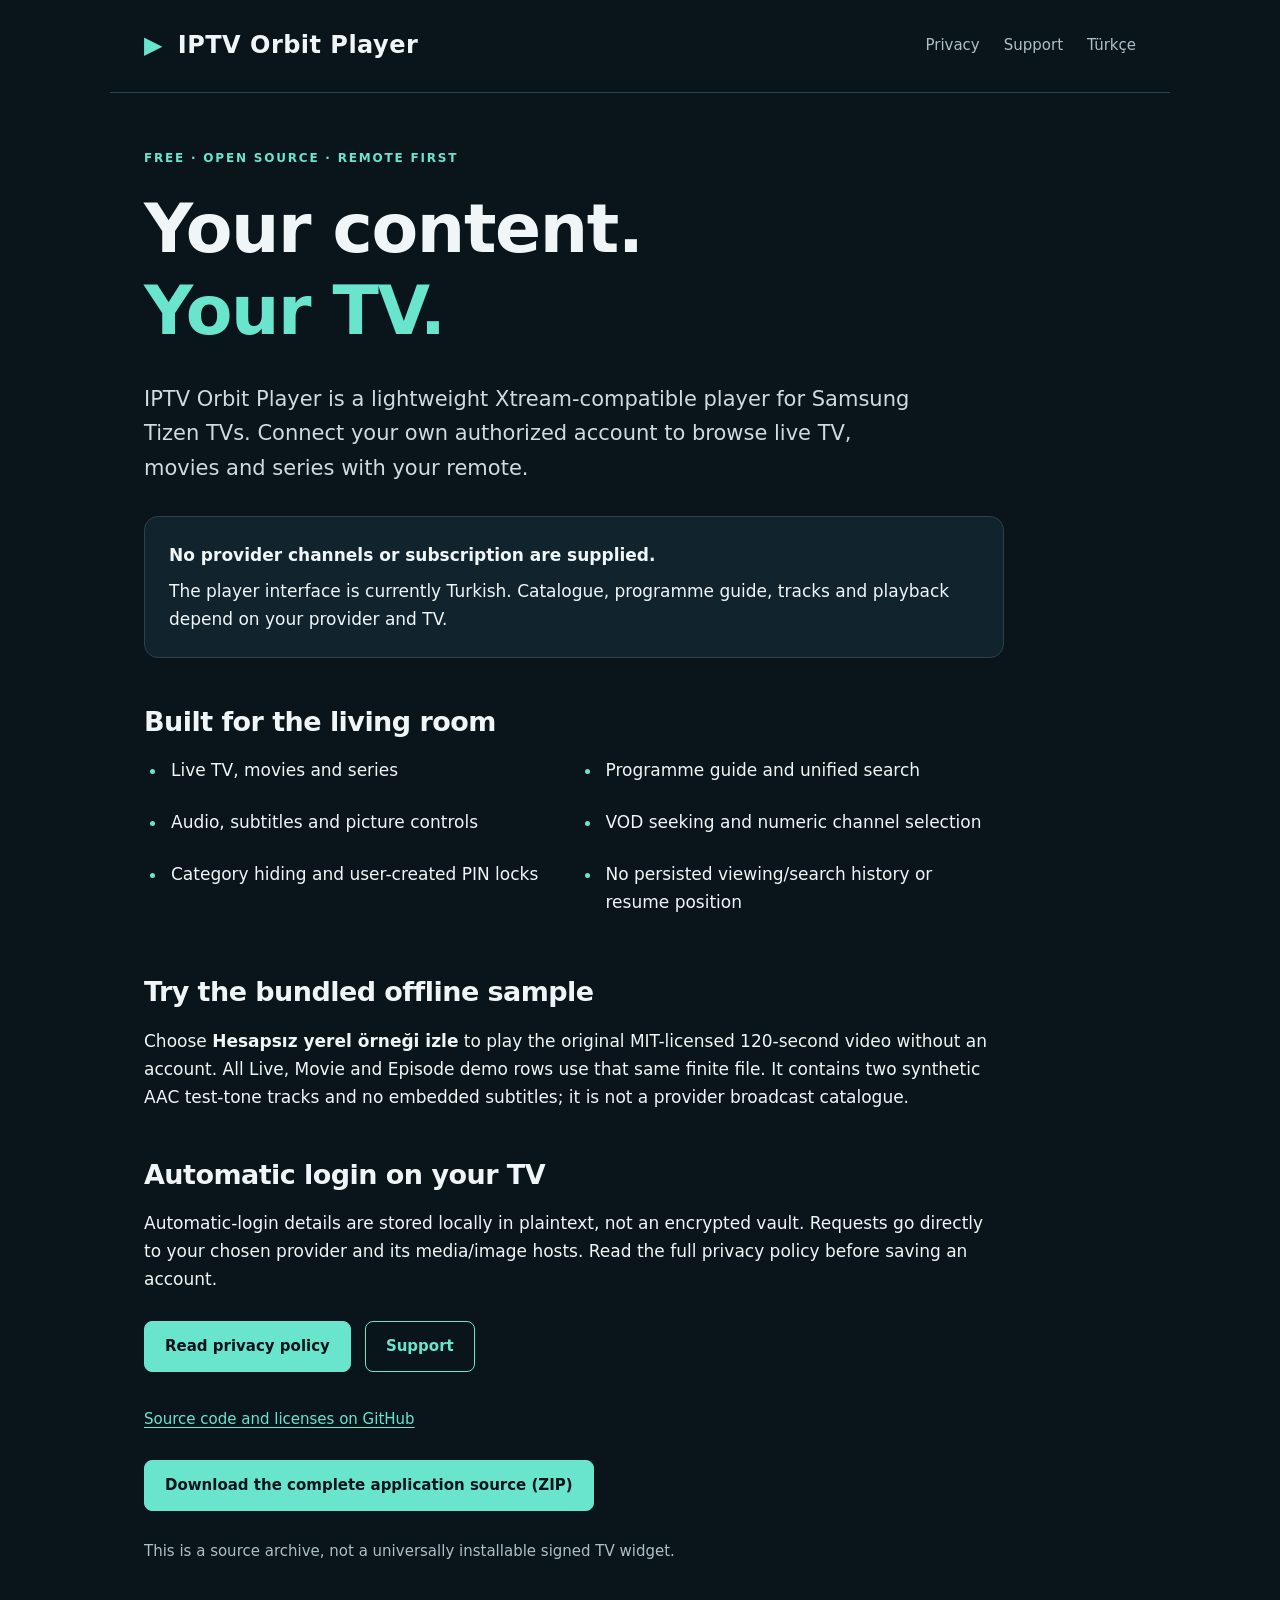
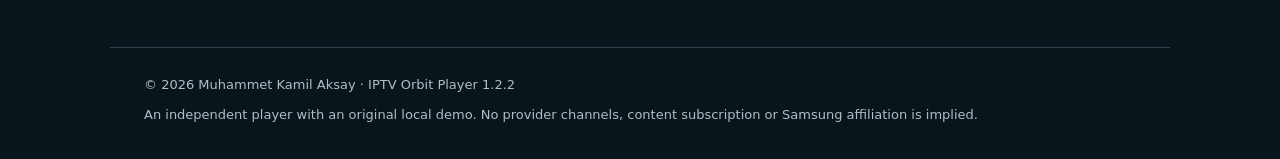
==== index-en.html @ c8dce2f1 "Publish IPTV Orbit Player 1.2.2" ====
<!doctype html>
<html lang="en">
<head><meta charset="utf-8"><meta name="viewport" content="width=device-width, initial-scale=1"><meta name="color-scheme" content="dark light"><meta name="referrer" content="no-referrer"><meta http-equiv="Content-Security-Policy" content="default-src 'none'; style-src 'self'; img-src 'self'; base-uri 'none'; form-action 'none'"><title>Open-source TV player · IPTV Orbit Player</title><meta name="description" content="IPTV Orbit Player, a free open-source player for Samsung Tizen TV. Privacy and support information."><link rel="stylesheet" href="style.css"></head>
<body><a class="skip" href="#content">Skip to content</a><header><a class="brand" href="index-en.html" aria-label="IPTV Orbit Player home"><span class="brand-mark" aria-hidden="true">▶</span> IPTV Orbit Player</a><nav aria-label="Main navigation"><a href="privacy-en.html">Privacy</a><a href="support-en.html">Support</a><a href="index.html" lang="tr">Türkçe</a></nav></header><main id="content"><p class="eyebrow">FREE · OPEN SOURCE · REMOTE FIRST</p><h1>Your content.<br><span>Your TV.</span></h1><p class="lead">IPTV Orbit Player is a lightweight Xtream-compatible player for Samsung Tizen TVs. Connect your own authorized account to browse live TV, movies and series with your remote.</p><div class="notice"><strong>No provider channels or subscription are supplied.</strong><p>The player interface is currently Turkish. Catalogue, programme guide, tracks and playback depend on your provider and TV.</p></div><h2>Built for the living room</h2><ul class="features"><li>Live TV, movies and series</li><li>Programme guide and unified search</li><li>Audio, subtitles and picture controls</li><li>VOD seeking and numeric channel selection</li><li>Category hiding and user-created PIN locks</li><li>No persisted viewing/search history or resume position</li></ul><h2>Try the bundled offline sample</h2><p>Choose <strong>Hesapsız yerel örneği izle</strong> to play the original MIT-licensed 120-second video without an account. All Live, Movie and Episode demo rows use that same finite file. It contains two synthetic AAC test-tone tracks and no embedded subtitles; it is not a provider broadcast catalogue.</p><h2>Automatic login on your TV</h2><p>Automatic-login details are stored locally in plaintext, not an encrypted vault. Requests go directly to your chosen provider and its media/image hosts. Read the full privacy policy before saving an account.</p><div class="actions"><a class="button" href="privacy-en.html">Read privacy policy</a><a class="button secondary" href="support-en.html">Support</a></div><p class="source"><a href="https://github.com/muhammetaksay/iptv-orbit-player" rel="noreferrer">Source code and licenses on GitHub</a></p><div class="actions"><a class="button" href="IPTV-Orbit-Player-1.2.2-source.zip" download>Download the complete application source (ZIP)</a></div><p class="muted">This is a source archive, not a universally installable signed TV widget.</p></main><footer><p>© 2026 Muhammet Kamil Aksay · IPTV Orbit Player 1.2.2</p><p>An independent player with an original local demo. No provider channels, content subscription or Samsung affiliation is implied.</p></footer></body></html>
---- style.css ----
:root{color-scheme:dark;--bg:#09141b;--panel:#11232c;--text:#f0f6f7;--muted:#aebfc7;--accent:#69e4cd;--line:#2c424e}*{box-sizing:border-box}body{margin:0;background:var(--bg);color:var(--text);font:17px/1.65 system-ui,-apple-system,BlinkMacSystemFont,"Segoe UI",sans-serif}header,main,footer{max-width:1060px;margin:auto;padding:26px 34px}header{display:flex;align-items:center;justify-content:space-between;gap:24px;border-bottom:1px solid var(--line)}a{color:var(--accent);text-underline-offset:.2em}a:hover{text-decoration-thickness:2px}a:focus-visible{outline:3px solid var(--accent);outline-offset:5px;border-radius:3px}.brand{font-size:24px;letter-spacing:.02em;font-weight:800;color:var(--text);text-decoration:none;white-space:nowrap}.brand-mark{color:var(--accent);margin-right:6px}nav{display:flex;gap:24px;flex-wrap:wrap}nav a{font-size:15px;color:var(--muted);text-decoration:none}main{padding-top:56px;padding-bottom:64px;min-height:70vh}h1,h2,h3{line-height:1.2;letter-spacing:-.02em}h1{font-size:clamp(38px,6vw,68px);margin:0 0 30px;max-width:840px}h1 span{color:var(--accent)}h2{font-size:27px;margin:48px 0 18px}h3{font-size:21px;margin:30px 0 14px}p,li{max-width:860px}p{margin:0 0 20px}.lead{font-size:21px;max-width:780px;color:#cedbe0}.eyebrow{color:var(--accent);font-size:12px;letter-spacing:.15em;font-weight:750;margin-bottom:20px}.muted{color:var(--muted);font-size:15px}.notice{border:1px solid var(--line);background:var(--panel);border-radius:14px;padding:24px;margin:30px 0;max-width:860px}.notice p:last-child{margin-bottom:0}.notice strong{display:block;margin-bottom:8px}.notice .button{margin-top:10px}.button{display:inline-block;padding:12px 20px;min-height:48px;border-radius:8px;border:1px solid var(--accent);color:var(--bg);background:var(--accent);font-weight:700;font-size:15px;text-decoration:none}.button.secondary{background:transparent;color:var(--accent)}.is-disabled{background:var(--panel);color:var(--muted);border-color:var(--line);cursor:default}.actions{display:flex;gap:14px;flex-wrap:wrap;margin:28px 0}.features{padding-left:23px;display:grid;grid-template-columns:1fr 1fr;gap:12px 42px;max-width:850px}.features li::marker{color:var(--accent)}li{padding-left:4px;margin-bottom:12px}.table-wrap{overflow:auto;margin:24px 0 32px}table{width:100%;border-collapse:collapse;min-width:550px;font-size:15px}th,td{text-align:left;vertical-align:top;border:1px solid var(--line);padding:16px}th{background:var(--panel)}th:first-child,td:first-child{width:32%}code{font-size:.88em;background:var(--panel);padding:2px 5px;border-radius:3px;overflow-wrap:anywhere}.contact{border-left:3px solid var(--accent);padding:10px 18px;margin:24px 0}footer{color:var(--muted);font-size:13px;border-top:1px solid var(--line)}footer p{margin-bottom:8px}.source{font-size:15px;margin-top:35px}.skip{position:absolute;left:20px;top:-100px;background:var(--accent);color:var(--bg);padding:12px 18px;z-index:2}.skip:focus{top:12px}@media(max-width:680px){header,main,footer{padding-left:22px;padding-right:22px}header{align-items:flex-start;flex-direction:column;gap:16px}nav{gap:22px}main{padding-top:36px}h1{font-size:38px}h2{font-size:24px;margin-top:36px}.lead{font-size:19px}.features{grid-template-columns:1fr;gap:2px}.notice{padding:20px}.button{font-size:14px}.actions .button{width:100%;text-align:center}}
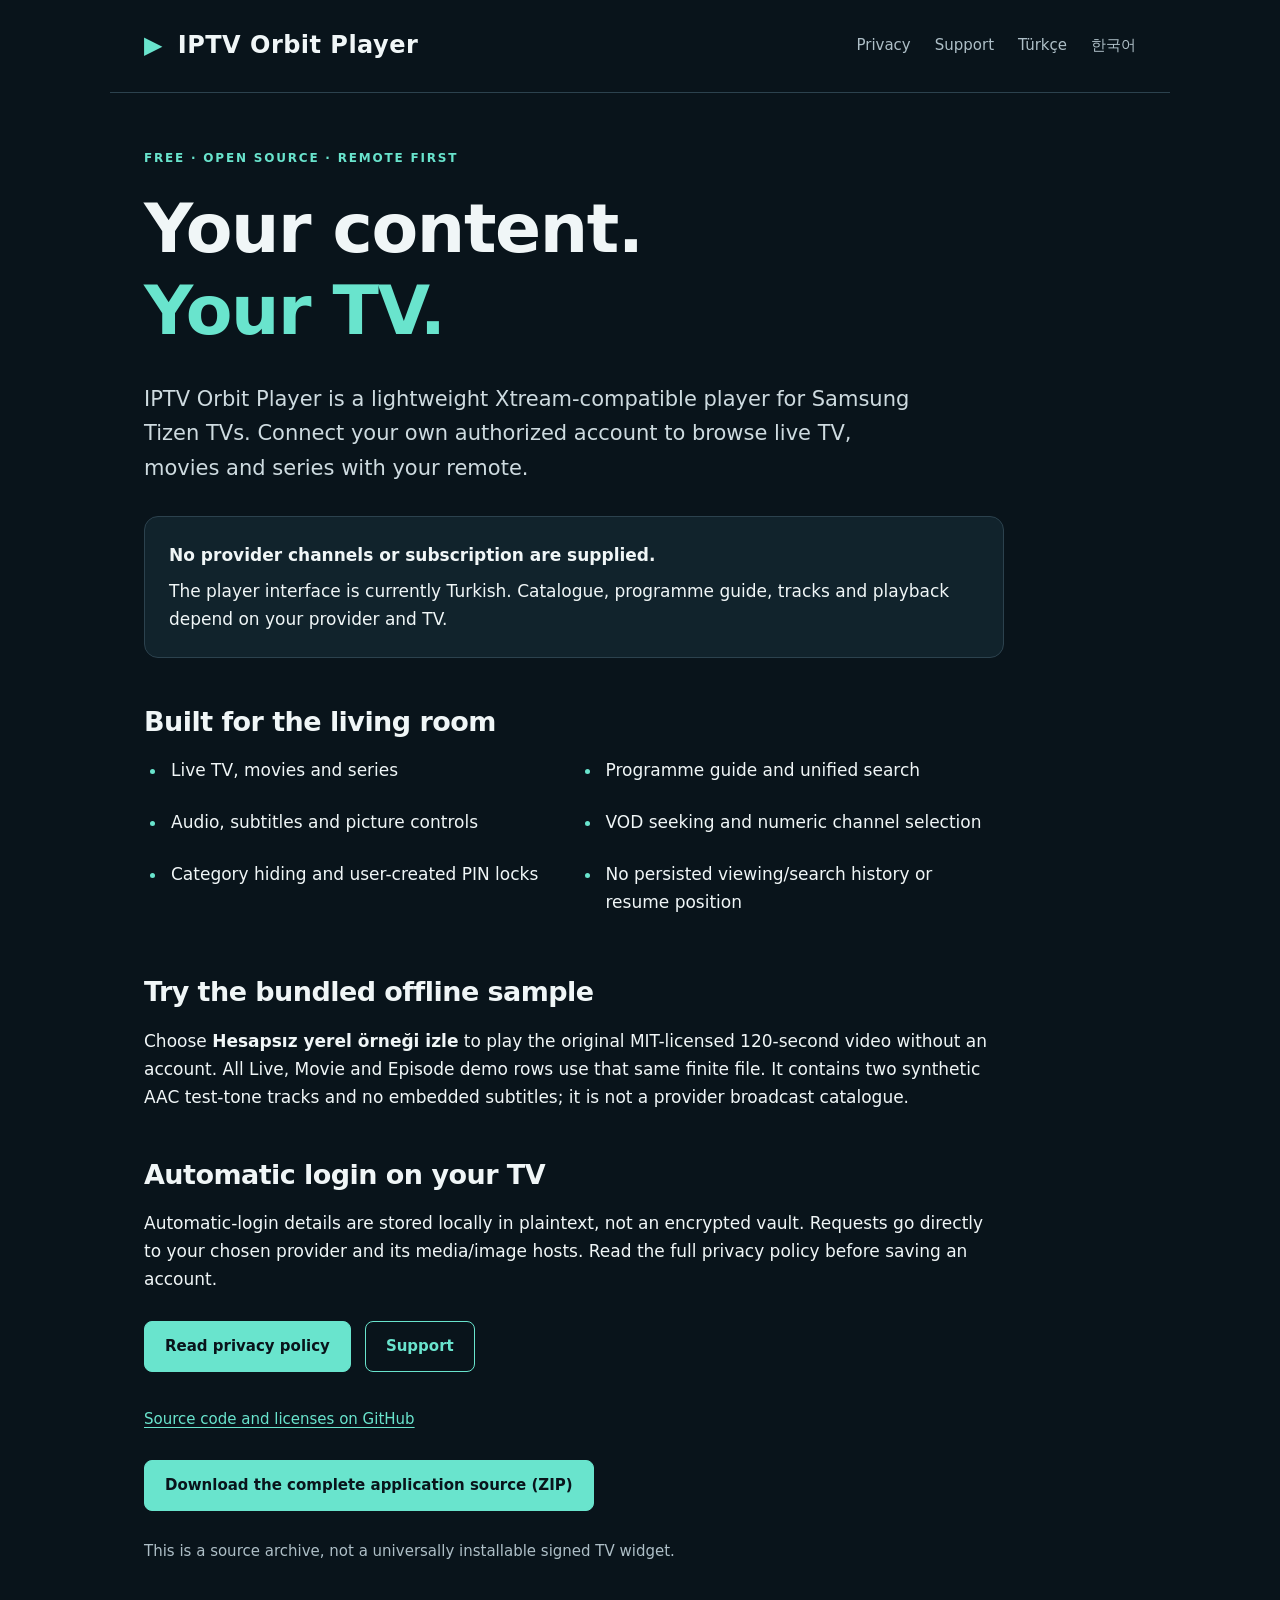
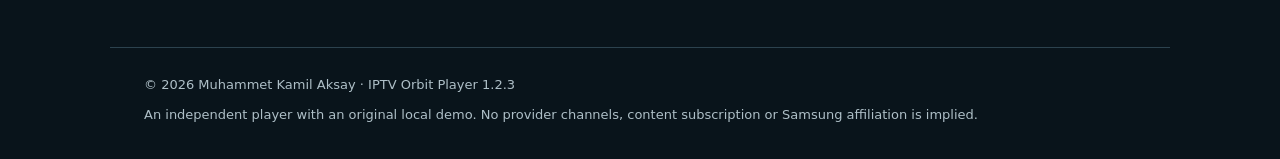
==== commit f51b7947: "Publish IPTV Orbit Player 1.2.3" ====
--- a/index-en.html
+++ b/index-en.html
@@ -1,4 +1,4 @@
 <!doctype html>
 <html lang="en">
 <head><meta charset="utf-8"><meta name="viewport" content="width=device-width, initial-scale=1"><meta name="color-scheme" content="dark light"><meta name="referrer" content="no-referrer"><meta http-equiv="Content-Security-Policy" content="default-src 'none'; style-src 'self'; img-src 'self'; base-uri 'none'; form-action 'none'"><title>Open-source TV player · IPTV Orbit Player</title><meta name="description" content="IPTV Orbit Player, a free open-source player for Samsung Tizen TV. Privacy and support information."><link rel="stylesheet" href="style.css"></head>
-<body><a class="skip" href="#content">Skip to content</a><header><a class="brand" href="index-en.html" aria-label="IPTV Orbit Player home"><span class="brand-mark" aria-hidden="true">▶</span> IPTV Orbit Player</a><nav aria-label="Main navigation"><a href="privacy-en.html">Privacy</a><a href="support-en.html">Support</a><a href="index.html" lang="tr">Türkçe</a></nav></header><main id="content"><p class="eyebrow">FREE · OPEN SOURCE · REMOTE FIRST</p><h1>Your content.<br><span>Your TV.</span></h1><p class="lead">IPTV Orbit Player is a lightweight Xtream-compatible player for Samsung Tizen TVs. Connect your own authorized account to browse live TV, movies and series with your remote.</p><div class="notice"><strong>No provider channels or subscription are supplied.</strong><p>The player interface is currently Turkish. Catalogue, programme guide, tracks and playback depend on your provider and TV.</p></div><h2>Built for the living room</h2><ul class="features"><li>Live TV, movies and series</li><li>Programme guide and unified search</li><li>Audio, subtitles and picture controls</li><li>VOD seeking and numeric channel selection</li><li>Category hiding and user-created PIN locks</li><li>No persisted viewing/search history or resume position</li></ul><h2>Try the bundled offline sample</h2><p>Choose <strong>Hesapsız yerel örneği izle</strong> to play the original MIT-licensed 120-second video without an account. All Live, Movie and Episode demo rows use that same finite file. It contains two synthetic AAC test-tone tracks and no embedded subtitles; it is not a provider broadcast catalogue.</p><h2>Automatic login on your TV</h2><p>Automatic-login details are stored locally in plaintext, not an encrypted vault. Requests go directly to your chosen provider and its media/image hosts. Read the full privacy policy before saving an account.</p><div class="actions"><a class="button" href="privacy-en.html">Read privacy policy</a><a class="button secondary" href="support-en.html">Support</a></div><p class="source"><a href="https://github.com/muhammetaksay/iptv-orbit-player" rel="noreferrer">Source code and licenses on GitHub</a></p><div class="actions"><a class="button" href="IPTV-Orbit-Player-1.2.2-source.zip" download>Download the complete application source (ZIP)</a></div><p class="muted">This is a source archive, not a universally installable signed TV widget.</p></main><footer><p>© 2026 Muhammet Kamil Aksay · IPTV Orbit Player 1.2.2</p><p>An independent player with an original local demo. No provider channels, content subscription or Samsung affiliation is implied.</p></footer></body></html>+<body><a class="skip" href="#content">Skip to content</a><header><a class="brand" href="index-en.html" aria-label="IPTV Orbit Player home"><span class="brand-mark" aria-hidden="true">▶</span> IPTV Orbit Player</a><nav aria-label="Main navigation"><a href="privacy-en.html">Privacy</a><a href="support-en.html">Support</a><a href="index.html" lang="tr">Türkçe</a><a href="privacy-ko.html" lang="ko">한국어</a></nav></header><main id="content"><p class="eyebrow">FREE · OPEN SOURCE · REMOTE FIRST</p><h1>Your content.<br><span>Your TV.</span></h1><p class="lead">IPTV Orbit Player is a lightweight Xtream-compatible player for Samsung Tizen TVs. Connect your own authorized account to browse live TV, movies and series with your remote.</p><div class="notice"><strong>No provider channels or subscription are supplied.</strong><p>The player interface is currently Turkish. Catalogue, programme guide, tracks and playback depend on your provider and TV.</p></div><h2>Built for the living room</h2><ul class="features"><li>Live TV, movies and series</li><li>Programme guide and unified search</li><li>Audio, subtitles and picture controls</li><li>VOD seeking and numeric channel selection</li><li>Category hiding and user-created PIN locks</li><li>No persisted viewing/search history or resume position</li></ul><h2>Try the bundled offline sample</h2><p>Choose <strong>Hesapsız yerel örneği izle</strong> to play the original MIT-licensed 120-second video without an account. All Live, Movie and Episode demo rows use that same finite file. It contains two synthetic AAC test-tone tracks and no embedded subtitles; it is not a provider broadcast catalogue.</p><h2>Automatic login on your TV</h2><p>Automatic-login details are stored locally in plaintext, not an encrypted vault. Requests go directly to your chosen provider and its media/image hosts. Read the full privacy policy before saving an account.</p><div class="actions"><a class="button" href="privacy-en.html">Read privacy policy</a><a class="button secondary" href="support-en.html">Support</a></div><p class="source"><a href="https://github.com/muhammetaksay/iptv-orbit-player" rel="noreferrer">Source code and licenses on GitHub</a></p><div class="actions"><a class="button" href="IPTV-Orbit-Player-1.2.3-source.zip" download>Download the complete application source (ZIP)</a></div><p class="muted">This is a source archive, not a universally installable signed TV widget.</p></main><footer><p>© 2026 Muhammet Kamil Aksay · IPTV Orbit Player 1.2.3</p><p>An independent player with an original local demo. No provider channels, content subscription or Samsung affiliation is implied.</p></footer></body></html>
